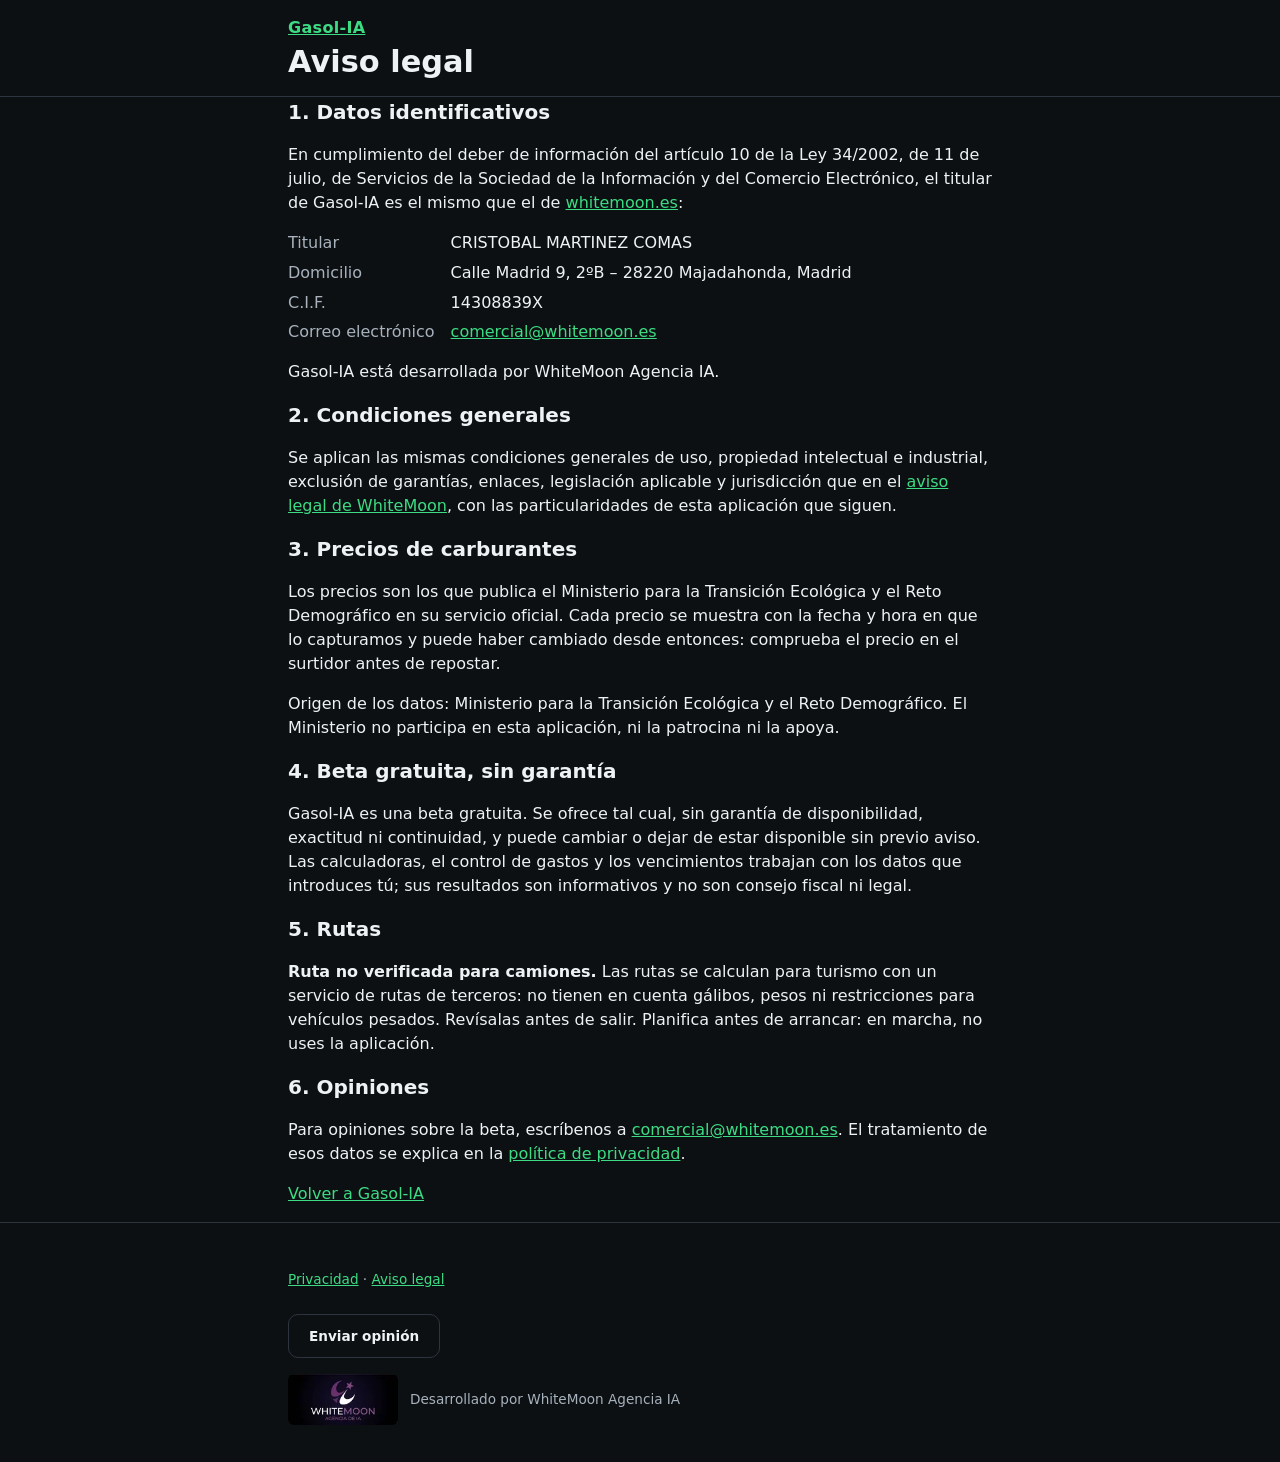
==== aviso-legal.html @ 2c90040d "feat(firma): firma de WhiteMoon, aviso legal, responsable y «Enviar opinión» Pie de todas las página" ====
<!doctype html>
<html lang="es">
<head>
  <meta charset="utf-8">
  <meta name="viewport" content="width=device-width, initial-scale=1">
  <title>Aviso legal · Gasol-IA</title>
  <meta name="description" content="Titular de Gasol-IA, condiciones de uso de la beta y origen de los datos de precios.">
  <meta name="robots" content="noindex, nofollow">
  <meta name="theme-color" content="#0d1013">
  <meta http-equiv="Content-Security-Policy" content="default-src 'self'; script-src 'self'; style-src 'self'; img-src 'self' data:; connect-src 'self'; manifest-src 'self'; worker-src 'self'; base-uri 'self'; form-action 'self'">
  <link rel="icon" href="assets/icons/favicon-48.png" type="image/png" sizes="48x48">
  <link rel="stylesheet" href="assets/app.css">
</head>
<body>
  <header class="cabecera">
    <div class="contenedor">
      <p class="marca"><a href="inicio.html">Gasol-IA</a></p>
      <h1>Aviso legal</h1>
    </div>
  </header>
  <main class="contenedor">
    <h2>1. Datos identificativos</h2>
    <p>En cumplimiento del deber de información del artículo 10 de la Ley 34/2002, de 11 de julio, de Servicios de la Sociedad de la Información y del Comercio Electrónico, el titular de Gasol-IA es el mismo que el de <a href="https://whitemoon.es" target="_blank" rel="noopener">whitemoon.es</a>:</p>
    <dl class="datos-titular">
      <dt>Titular</dt><dd>CRISTOBAL MARTINEZ COMAS</dd>
      <dt>Domicilio</dt><dd>Calle Madrid 9, 2ºB – 28220 Majadahonda, Madrid</dd>
      <dt>C.I.F.</dt><dd>14308839X</dd>
      <dt>Correo electrónico</dt><dd><a href="mailto:comercial@whitemoon.es">comercial@whitemoon.es</a></dd>
    </dl>
    <p>Gasol-IA está desarrollada por WhiteMoon Agencia IA.</p>

    <h2>2. Condiciones generales</h2>
    <p>Se aplican las mismas condiciones generales de uso, propiedad intelectual e industrial, exclusión de garantías, enlaces, legislación aplicable y jurisdicción que en el <a href="https://whitemoon.es/aviso-legal/" target="_blank" rel="noopener">aviso legal de WhiteMoon</a>, con las particularidades de esta aplicación que siguen.</p>

    <h2>3. Precios de carburantes</h2>
    <p>Los precios son los que publica el Ministerio para la Transición Ecológica y el Reto Demográfico en su servicio oficial. Cada precio se muestra con la fecha y hora en que lo capturamos y puede haber cambiado desde entonces: comprueba el precio en el surtidor antes de repostar.</p>
    <p>Origen de los datos: Ministerio para la Transición Ecológica y el Reto Demográfico. El Ministerio no participa en esta aplicación, ni la patrocina ni la apoya.</p>

    <h2>4. Beta gratuita, sin garantía</h2>
    <p>Gasol-IA es una beta gratuita. Se ofrece tal cual, sin garantía de disponibilidad, exactitud ni continuidad, y puede cambiar o dejar de estar disponible sin previo aviso. Las calculadoras, el control de gastos y los vencimientos trabajan con los datos que introduces tú; sus resultados son informativos y no son consejo fiscal ni legal.</p>

    <h2>5. Rutas</h2>
    <p><strong>Ruta no verificada para camiones.</strong> Las rutas se calculan para turismo con un servicio de rutas de terceros: no tienen en cuenta gálibos, pesos ni restricciones para vehículos pesados. Revísalas antes de salir. Planifica antes de arrancar: en marcha, no uses la aplicación.</p>

    <h2>6. Opiniones</h2>
    <p>Para opiniones sobre la beta, escríbenos a <a href="mailto:comercial@whitemoon.es?subject=Opini%C3%B3n%20Gasol-IA%20beta">comercial@whitemoon.es</a>. El tratamiento de esos datos se explica en la <a href="privacidad.html">política de privacidad</a>.</p>

    <p><a href="inicio.html">Volver a Gasol-IA</a></p>
  </main>
  <footer class="pie">
    <div class="contenedor">
      <p class="enlaces-pie"><a href="privacidad.html">Privacidad</a> · <a href="aviso-legal.html" aria-current="page">Aviso legal</a></p>
      <p><a class="boton-sec opinion" href="mailto:comercial@whitemoon.es?subject=Opini%C3%B3n%20Gasol-IA%20beta" data-opinion>Enviar opinión</a></p>
      <p class="firma"><a href="https://whitemoon.es" target="_blank" rel="noopener"><picture><source srcset="assets/img/whitemoon-logo.webp" type="image/webp"><img src="assets/img/whitemoon-logo.png" width="110" height="50" alt="WhiteMoon" loading="lazy" decoding="async"></picture><span>Desarrollado por WhiteMoon Agencia IA</span></a></p>
    </div>
  </footer>
</body>
</html>
---- assets/app.css ----
/* Gasol-IA · identidad provisional: grafito oscuro + verde para "precio a la baja". */
:root {
  color-scheme: dark;
  --bg: #0d1013;
  --surface: #161b20;
  --surface-2: #1e252c;
  --line: #2c353f;
  --text: #eef2f5;
  --muted: #a7b2bd;
  --accent: #3ddc84;
  --accent-ink: #062e17;
  --warn: #f2c14e;
  --error: #ff8a80;
  --radius: 10px;
  --z-sticky: 10;
  --z-mapa: 20;
  --z-saltar: 100;
  font-family: system-ui, -apple-system, "Segoe UI", Roboto, "Helvetica Neue", Arial, sans-serif;
  font-size: 100%;
  line-height: 1.5;
}

*, *::before, *::after { box-sizing: border-box; }
[hidden] { display: none !important; } /* «hidden» manda sobre display de las clases (enlace Cuenta, botones) */
html { -webkit-text-size-adjust: 100%; }
body { margin: 0; background: var(--bg); color: var(--text); overflow-x: hidden; }
a { color: var(--accent); }
:focus-visible { outline: 3px solid var(--accent); outline-offset: 2px; }

.contenedor { width: 100%; max-width: 46rem; margin: 0 auto; padding: 0 1rem; }

.saltar {
  position: absolute; left: 1rem; top: -4rem; z-index: var(--z-saltar);
  background: var(--accent); color: var(--accent-ink); padding: .75rem 1rem; border-radius: var(--radius);
  font-weight: 700; text-decoration: none;
}
.saltar:focus { top: 1rem; }

.cabecera { padding: 1rem 0 1rem; border-bottom: 1px solid var(--line); }
.navegacion { display: flex; flex-wrap: wrap; gap: 0 1rem; align-items: center; margin-bottom: .5rem; }
.navegacion a { display: inline-flex; align-items: center; min-height: 44px; color: var(--muted); text-decoration: none; font-weight: 600; }
.navegacion a.marca { color: var(--accent); margin: 0 auto 0 0; font-weight: 800; }
.navegacion a[aria-current="page"] { color: var(--text); text-decoration: underline; text-underline-offset: 6px; }
.marca { margin: 0 0 .25rem; font-weight: 800; letter-spacing: .02em; color: var(--accent); }
h1 { margin: 0; font-size: clamp(1.35rem, 5vw, 1.9rem); line-height: 1.2; }
.sub { margin: .5rem 0 0; color: var(--muted); }

.filtros { margin: 1.25rem 0; display: grid; gap: 1rem; }
fieldset { border: 0; margin: 0; padding: 0; min-width: 0; }
legend { font-weight: 600; margin-bottom: .5rem; }

.segmentado { display: grid; grid-template-columns: 1fr 1fr; gap: .5rem; }
.segmentado label {
  display: flex; align-items: center; justify-content: center; gap: .5rem; min-height: 48px;
  padding: .5rem; text-align: center; border: 1px solid var(--line); border-radius: var(--radius);
  background: var(--surface); cursor: pointer; font-weight: 600;
}
.segmentado input { position: absolute; opacity: 0; width: 1px; height: 1px; }
.segmentado label:has(input:checked) { background: var(--surface-2); border-color: var(--accent); color: var(--text); }
.segmentado label:has(input:focus-visible) { outline: 3px solid var(--accent); outline-offset: 2px; }

.campos { display: grid; gap: .75rem; }
@media (min-width: 34rem) { .campos { grid-template-columns: 1fr 1fr; align-items: end; } }
.campos[hidden] { display: none; }

.campo { display: grid; gap: .35rem; min-width: 0; }
.campo span { font-weight: 600; font-size: .95rem; }
select {
  width: 100%; min-height: 48px; padding: .6rem .75rem; font: inherit; color: var(--text);
  background: var(--surface); border: 1px solid var(--line); border-radius: var(--radius);
}
select:disabled { opacity: .6; }
input[type=text], input[type=email], input[type=password], input[type=date], input:not([type]) {
  width: 100%; min-height: 48px; padding: .6rem .75rem; font: inherit; color: var(--text);
  background: var(--surface); border: 1px solid var(--line); border-radius: var(--radius);
}
input::placeholder { color: var(--muted); }
.fila-campo { display: flex; gap: .5rem; }
.fila-campo input { flex: 1; min-width: 0; }
.fila-campo .boton-sec { flex: none; }
.campos-paradas { display: grid; gap: .75rem; }
.botones { display: flex; flex-wrap: wrap; gap: .5rem; align-items: center; }
.botones .boton, .botones .boton-sec { text-decoration: none; display: inline-flex; align-items: center; justify-content: center; }

.interruptor {
  display: flex; align-items: center; gap: .75rem; min-height: 48px; padding: .5rem .75rem;
  border: 1px solid var(--line); border-radius: var(--radius); background: var(--surface); cursor: pointer;
  font-weight: 600;
}
.interruptor input { width: 1.4rem; height: 1.4rem; accent-color: var(--accent); flex: none; }

.nota { margin: 0; color: var(--muted); font-size: .9rem; }

.boton, .boton-sec {
  min-height: 48px; padding: .75rem 1.25rem; font: inherit; font-weight: 700; border-radius: var(--radius);
  cursor: pointer;
}
.boton { background: var(--accent); color: var(--accent-ink); border: 0; }
.boton:disabled { opacity: .6; cursor: progress; }
.boton-sec { background: transparent; color: var(--text); border: 1px solid var(--line); }
.boton-sec[aria-pressed="true"] { border-color: var(--accent); color: var(--accent); }
.boton-peligro { min-height: 48px; padding: .75rem 1.25rem; font: inherit; font-weight: 700; border-radius: var(--radius);
  cursor: pointer; background: transparent; color: var(--error); border: 1px solid var(--error); }
.peligro { padding: 1rem; border: 1px solid var(--line); border-radius: var(--radius); }

.resultados { margin: 1.5rem 0; }
.resultados:focus { outline: none; }
.resumen { display: flex; align-items: center; justify-content: space-between; gap: 1rem; flex-wrap: wrap; min-height: 48px; }
h2 { margin: 0; font-size: 1.25rem; }
.estado { color: var(--muted); margin: .5rem 0 1rem; min-height: 4.5em; } /* reserva sitio: sin saltos (CLS) */
.estado.error { color: var(--error); }

.mapa { height: 340px; margin-bottom: 1rem; border: 1px solid var(--line); border-radius: var(--radius); z-index: var(--z-mapa); }

.lista { list-style: none; margin: 0; padding: 0; display: grid; gap: .75rem; }
.estacion {
  display: grid; grid-template-columns: minmax(0, 1fr) auto; gap: .25rem 1rem;
  padding: .9rem 1rem; background: var(--surface); border: 1px solid var(--line); border-radius: var(--radius);
}
.estacion.primera { border-color: var(--accent); }
.estacion h2, .estacion h3 { margin: 0; font-size: 1.05rem; overflow-wrap: anywhere; }
.estacion .dir { margin: 0; color: var(--muted); font-size: .92rem; overflow-wrap: anywhere; }
.precio { grid-column: 2; grid-row: 1 / span 2; text-align: right; }
.precio strong { display: block; font-size: 1.6rem; font-variant-numeric: tabular-nums; line-height: 1.1; }
.precio .unidad { color: var(--muted); font-size: .85rem; }
.estacion .primera-etiqueta {
  display: inline-block; padding: .1rem .55rem; border-radius: 999px;
  background: var(--accent); color: var(--accent-ink); font-size: .8rem; font-weight: 700;
}
.meta { grid-column: 1 / -1; display: flex; flex-wrap: wrap; gap: .4rem .75rem; align-items: center; font-size: .88rem; color: var(--muted); }
.chip { padding: .1rem .55rem; border-radius: 999px; border: 1px solid var(--line); color: var(--text); }
.chip.si { border-color: var(--accent); color: var(--accent); }
.chip.duda { border-color: var(--warn); color: var(--warn); }
.captura { grid-column: 1 / -1; margin: 0; font-size: .82rem; color: var(--muted); }
.estacion a { font-size: .9rem; min-height: 44px; display: inline-flex; align-items: center; }

.avisos { margin: 2rem 0; padding: 1rem; background: var(--surface); border: 1px solid var(--line); border-radius: var(--radius); color: var(--muted); font-size: .92rem; }
.avisos p { margin: .25rem 0; }
.avisos strong { color: var(--text); }

.pie { border-top: 1px solid var(--line); padding: 1.25rem 0 2rem; color: var(--muted); font-size: .85rem; }
.pie a { display: inline-block; min-height: 44px; line-height: 44px; }

/* Ruta y cuenta */
.tarjeta-info { padding: .9rem 1rem; background: var(--surface); border: 1px solid var(--line); border-radius: var(--radius); }
.tarjeta-info.aviso { border-color: var(--warn); }
.lista-simple { list-style: none; padding: 0; margin: 0 0 1rem; display: grid; gap: .5rem; }
.lista-simple li { padding: .75rem 1rem; background: var(--surface); border: 1px solid var(--line); border-radius: var(--radius); overflow-wrap: anywhere; }
.ruta-guardada .botones { margin-top: .5rem; }
.estacion.baja { background: #10241a; border-color: var(--accent); }
.estacion.sube { border-color: #5c3a37; }
.tendencia { grid-column: 1 / -1; margin: 0; font-weight: 700; }
.tendencia.baja { color: var(--accent); }
.tendencia.sube { color: var(--error); }
.estacion > .boton-sec { grid-column: 1 / -1; justify-self: start; }
.tabla-calculo { width: 100%; border-collapse: collapse; margin: 1rem 0 .5rem; font-variant-numeric: tabular-nums; font-size: .92rem; }
.tabla-calculo caption { text-align: left; color: var(--muted); padding-bottom: .5rem; }
.tabla-calculo th, .tabla-calculo td { padding: .45rem .4rem; border-bottom: 1px solid var(--line); text-align: right; overflow-wrap: anywhere; }
.tabla-calculo th[scope="row"], .tabla-calculo thead th:first-child { text-align: left; }
#resultado:focus { outline: none; }
#resultado h2 { margin-top: 1.5rem; }

/* Páginas estáticas */
.estacion.simple { display: block; }
.estacion.simple > * + * { margin-top: .5rem; }
.precios-lista { list-style: none; margin: 0; padding: 0; display: flex; flex-wrap: wrap; gap: .5rem; }
.precios-lista li { padding: .3rem .6rem; border: 1px solid var(--line); border-radius: var(--radius); background: var(--surface-2); white-space: nowrap; }
.precios-lista strong { font-variant-numeric: tabular-nums; }
.tabla-wrap { overflow-x: auto; }
.migas { margin: 1rem 0 0; font-size: .9rem; color: var(--muted); }
.migas a { display: inline-block; min-height: 44px; line-height: 44px; }
.lista-enlaces { list-style: none; padding: 0; display: grid; gap: .25rem; grid-template-columns: repeat(auto-fill, minmax(12rem, 1fr)); }
.lista-enlaces a { display: block; min-height: 44px; padding: .6rem .5rem; overflow-wrap: anywhere; }

@media (prefers-reduced-motion: reduce) {
  *, *::before, *::after { animation: none !important; transition: none !important; scroll-behavior: auto !important; }
}

/* Sugerencias de municipio (planificador de ruta) */
.sugerencias { position: absolute; z-index: var(--z-mapa); margin: 0; padding: .25rem; list-style: none; max-height: 16rem; overflow-y: auto; background: var(--surface-2); border: 1px solid var(--line); border-radius: var(--radius); box-shadow: 0 8px 24px rgba(0,0,0,.5); }
.sugerencias[hidden] { display: none; }
.sugerencias li { min-height: 44px; display: flex; align-items: center; padding: 0 .75rem; border-radius: 6px; cursor: pointer; }
.sugerencias li[aria-selected="true"], .sugerencias li:hover { background: var(--accent); color: var(--accent-ink); }
.sugerencias li.vacio { color: var(--muted); cursor: default; }
.sugerencias li.vacio:hover { background: none; color: var(--muted); }

/* Calculadoras */
.indice { display: flex; flex-wrap: wrap; gap: .25rem .5rem; margin: 1.25rem 0 0; }
.indice a { display: inline-flex; align-items: center; min-height: 44px; padding: 0 .75rem; border: 1px solid var(--line); border-radius: 999px; color: var(--text); text-decoration: none; font-size: .92rem; }
.calc { margin: 1.5rem 0; padding: 1rem; background: var(--surface); border: 1px solid var(--line); border-radius: var(--radius); scroll-margin-top: 1rem; }
.calc > h2 { margin-bottom: .5rem; }
.calc .filtros { margin: 1rem 0 0; }
.calc input[type=text], .calc select, .calc .segmentado label { background: var(--bg); }
.tuyo { display: inline-block; margin-left: .25rem; padding: 0 .45rem; border: 1px solid var(--line); border-radius: 999px; color: var(--muted); font-size: .75rem; font-style: normal; font-weight: 600; vertical-align: middle; }
.sugerencia { display: flex; flex-wrap: wrap; gap: .5rem 1rem; align-items: center; }
.sugerencia[hidden] { display: none; }
.resultado-calc:not(:empty) { margin-top: 1rem; padding-top: 1rem; border-top: 1px solid var(--line); }
.resultado-calc p { margin: .25rem 0; }
.resultado-calc .error { color: var(--error); }
.veredicto { font-size: 1.2rem; font-weight: 800; font-variant-numeric: tabular-nums; }
.veredicto.si { color: var(--accent); }
.cifra { font-size: 1.3rem; font-variant-numeric: tabular-nums; }
.cifras { display: grid; grid-template-columns: minmax(0, 1fr) auto; gap: .35rem 1rem; margin: .5rem 0; font-variant-numeric: tabular-nums; }
.cifras dt { color: var(--muted); overflow-wrap: anywhere; }
.cifras dd { margin: 0; text-align: right; font-weight: 700; }

/* Favoritas */
.estrella {
  min-height: 44px; min-width: 44px; padding: .5rem .9rem; font: inherit; font-weight: 700; cursor: pointer;
  background: transparent; color: var(--text); border: 1px solid var(--line); border-radius: var(--radius);
}
.estrella[aria-pressed="true"] { border-color: var(--warn); color: var(--warn); }
.estacion > .estrella, .estacion > .botones { grid-column: 1 / -1; justify-self: start; }
.campo-corto { min-width: 10rem; }
#atribucion { margin-top: .75rem; }
.peligro { margin: 1.5rem 0; }
.peligro h2 { margin-bottom: .5rem; }
.peligro .botones { margin-top: .75rem; }

/* Inicio */
.tarjetas { list-style: none; margin: 1.5rem 0; padding: 0; display: grid; gap: .75rem; }
.tarjeta {
  display: grid; gap: .35rem; height: 100%; min-height: 44px; padding: 1.1rem 1rem; text-decoration: none; color: var(--text);
  background: var(--surface); border: 1px solid var(--line); border-radius: var(--radius);
}
.tarjeta:hover { border-color: var(--accent); }
.tarjeta-icono { font-size: 1.6rem; line-height: 1; color: var(--accent); }
.tarjeta-titulo { font-size: 1.15rem; font-weight: 800; color: var(--accent); }
.tarjeta-texto { color: var(--muted); }
.acceso-comparador { margin: 0 0 2rem; }
.acceso-comparador .boton-sec { display: inline-flex; align-items: center; text-decoration: none; }
@media (prefers-reduced-motion: no-preference) { .tarjeta { transition: border-color .15s ease; } }

/* Ficha de estación (plegable) */
.estacion.ficha { display: block; padding: 0; }
.ficha summary {
  display: grid; grid-template-columns: minmax(0, 1fr) auto; gap: .25rem 1rem; align-items: start;
  padding: .9rem 1rem; cursor: pointer; list-style: none; border-radius: var(--radius);
}
.ficha summary::-webkit-details-marker { display: none; }
.ficha summary:focus-visible { outline: 3px solid var(--accent); outline-offset: 2px; }
.ficha summary h3 { grid-column: 1; }
.ficha-linea { grid-column: 1; color: var(--muted); font-size: .88rem; overflow-wrap: anywhere; }
.ficha summary .meta { grid-column: 1 / -1; }
.precio.sin { max-width: 9rem; }
.ficha-abrir { grid-column: 1 / -1; display: flex; align-items: center; min-height: 32px; color: var(--accent); font-weight: 700; font-size: .9rem; }
.ficha-abrir::before { content: "▸"; margin-right: .4rem; }
.ficha details[open] .ficha-abrir::before { content: "▾"; }
.ficha-detalle { display: grid; gap: .6rem; padding: .75rem 1rem 1rem; border-top: 1px solid var(--line); }
.ficha-detalle p { margin: 0; }
.ficha-horario { color: var(--muted); font-size: .92rem; }
.tabla-ficha { margin: 0; }
.tabla-ficha tr.elegido { background: #10241a; }
.tabla-ficha tr.elegido th, .tabla-ficha tr.elegido td { color: var(--text); font-weight: 700; }
.tabla-ficha th .chip { font-size: .75rem; white-space: nowrap; }
.ficha .tendencia { font-size: .88rem; }
.tabla-ficha th, .tabla-ficha td { overflow-wrap: normal; }
.tabla-ficha td { white-space: nowrap; }
.tabla-ficha th[scope="row"] .chip { display: inline-block; margin: .2rem 0 0; }

/* Control de gastos */
input[aria-invalid="true"], select[aria-invalid="true"] { border-color: var(--error); }
.nota.error { color: var(--error); }
.resultados h3 { margin: 1.25rem 0 .25rem; font-size: 1.05rem; }
.tabla-wrap .tabla-calculo th, .tabla-wrap .tabla-calculo td { overflow-wrap: normal; }
.tabla-wrap .tabla-calculo td { white-space: nowrap; }
.celda-linea { display: block; }
@media (min-width: 40rem) { .tarjetas { grid-template-columns: repeat(2, 1fr); } }

/* Vencimientos */
.etiqueta-estado { display: inline-block; margin: 0 .5rem .25rem 0; padding: .1rem .6rem; border-radius: 999px; border: 1px solid var(--line); font-size: .85rem; font-weight: 700; }
.etiqueta-estado.vencido { background: var(--error); border-color: var(--error); color: #2b0906; }
.etiqueta-estado.hoy, .etiqueta-estado.proximo { border-color: var(--warn); color: var(--warn); }
.etiqueta-estado.al_dia { color: var(--muted); }
.vencimientos li.vencido { border-color: var(--error); }
.vencimientos li.hoy, .vencimientos li.proximo { border-color: var(--warn); }
.avisos-venc { margin: 1.5rem 0 0; }
.avisos-venc h2 { font-size: 1.1rem; margin-bottom: .5rem; }
.avisos-venc ul { margin: 0 0 .5rem; padding-left: 1.1rem; }
.avisos-venc li.vencido strong { color: var(--error); }
.avisos-venc li.hoy strong, .avisos-venc li.proximo strong { color: var(--warn); }
.avisos-venc a { display: inline-block; min-height: 44px; line-height: 44px; }

/* Pie: aviso legal, opinión y firma de WhiteMoon */
.pie .opinion { display: inline-flex; align-items: center; line-height: 1.2; text-decoration: none; }
.firma { margin: 1rem 0 0; }
.firma a { display: inline-flex; align-items: center; gap: .75rem; min-height: 44px; line-height: 1.3; color: var(--muted); text-decoration: none; }
.firma a:hover span { text-decoration: underline; }
.firma img { display: block; width: 110px; height: auto; border-radius: 6px; }
.beta { margin: 0 0 1.25rem; color: var(--muted); }
.beta a { display: inline-block; min-height: 44px; line-height: 44px; }
.datos-titular { display: grid; grid-template-columns: max-content minmax(0, 1fr); gap: .35rem 1rem; margin: .5rem 0 1rem; }
.datos-titular dt { color: var(--muted); }
.datos-titular dd { margin: 0; overflow-wrap: anywhere; }
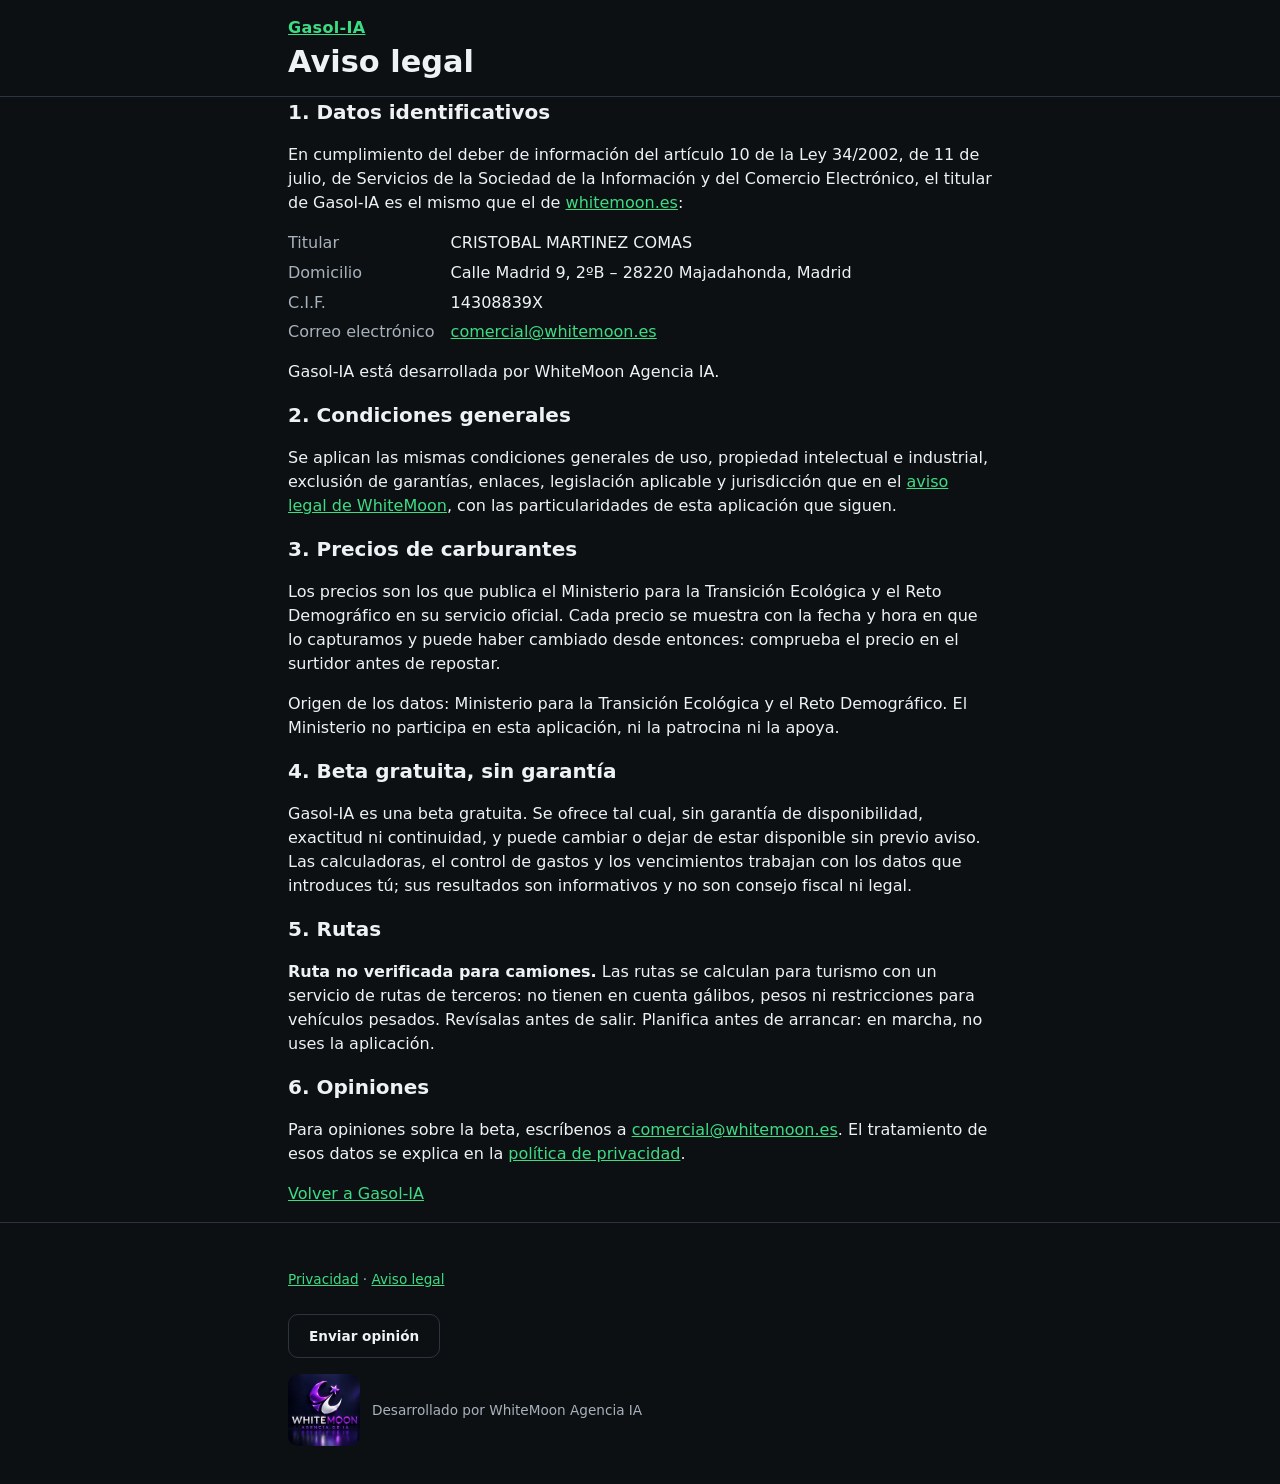
==== commit 78be4ba1: "fix(firma): logo 3D de WhiteMoon en el pie de todas las páginas Logo nuevo (original 1254×1254) serv" ====
--- a/aviso-legal.html
+++ b/aviso-legal.html
@@ -51,7 +51,7 @@
     <div class="contenedor">
       <p class="enlaces-pie"><a href="privacidad.html">Privacidad</a> · <a href="aviso-legal.html" aria-current="page">Aviso legal</a></p>
       <p><a class="boton-sec opinion" href="mailto:comercial@whitemoon.es?subject=Opini%C3%B3n%20Gasol-IA%20beta" data-opinion>Enviar opinión</a></p>
-      <p class="firma"><a href="https://whitemoon.es" target="_blank" rel="noopener"><picture><source srcset="assets/img/whitemoon-logo.webp" type="image/webp"><img src="assets/img/whitemoon-logo.png" width="110" height="50" alt="WhiteMoon" loading="lazy" decoding="async"></picture><span>Desarrollado por WhiteMoon Agencia IA</span></a></p>
+      <p class="firma"><a href="https://whitemoon.es" target="_blank" rel="noopener"><picture><source srcset="assets/img/whitemoon-logo-3d.webp" type="image/webp"><img src="assets/img/whitemoon-logo-3d.png" width="72" height="72" alt="WhiteMoon" loading="lazy" decoding="async"></picture><span>Desarrollado por WhiteMoon Agencia IA</span></a></p>
     </div>
   </footer>
 </body>
--- a/assets/app.css
+++ b/assets/app.css
@@ -286,7 +286,7 @@
 .firma { margin: 1rem 0 0; }
 .firma a { display: inline-flex; align-items: center; gap: .75rem; min-height: 44px; line-height: 1.3; color: var(--muted); text-decoration: none; }
 .firma a:hover span { text-decoration: underline; }
-.firma img { display: block; width: 110px; height: auto; border-radius: 6px; }
+.firma img { display: block; width: 72px; height: 72px; border-radius: 10px; flex: none; }
 .beta { margin: 0 0 1.25rem; color: var(--muted); }
 .beta a { display: inline-block; min-height: 44px; line-height: 44px; }
 .datos-titular { display: grid; grid-template-columns: max-content minmax(0, 1fr); gap: .35rem 1rem; margin: .5rem 0 1rem; }
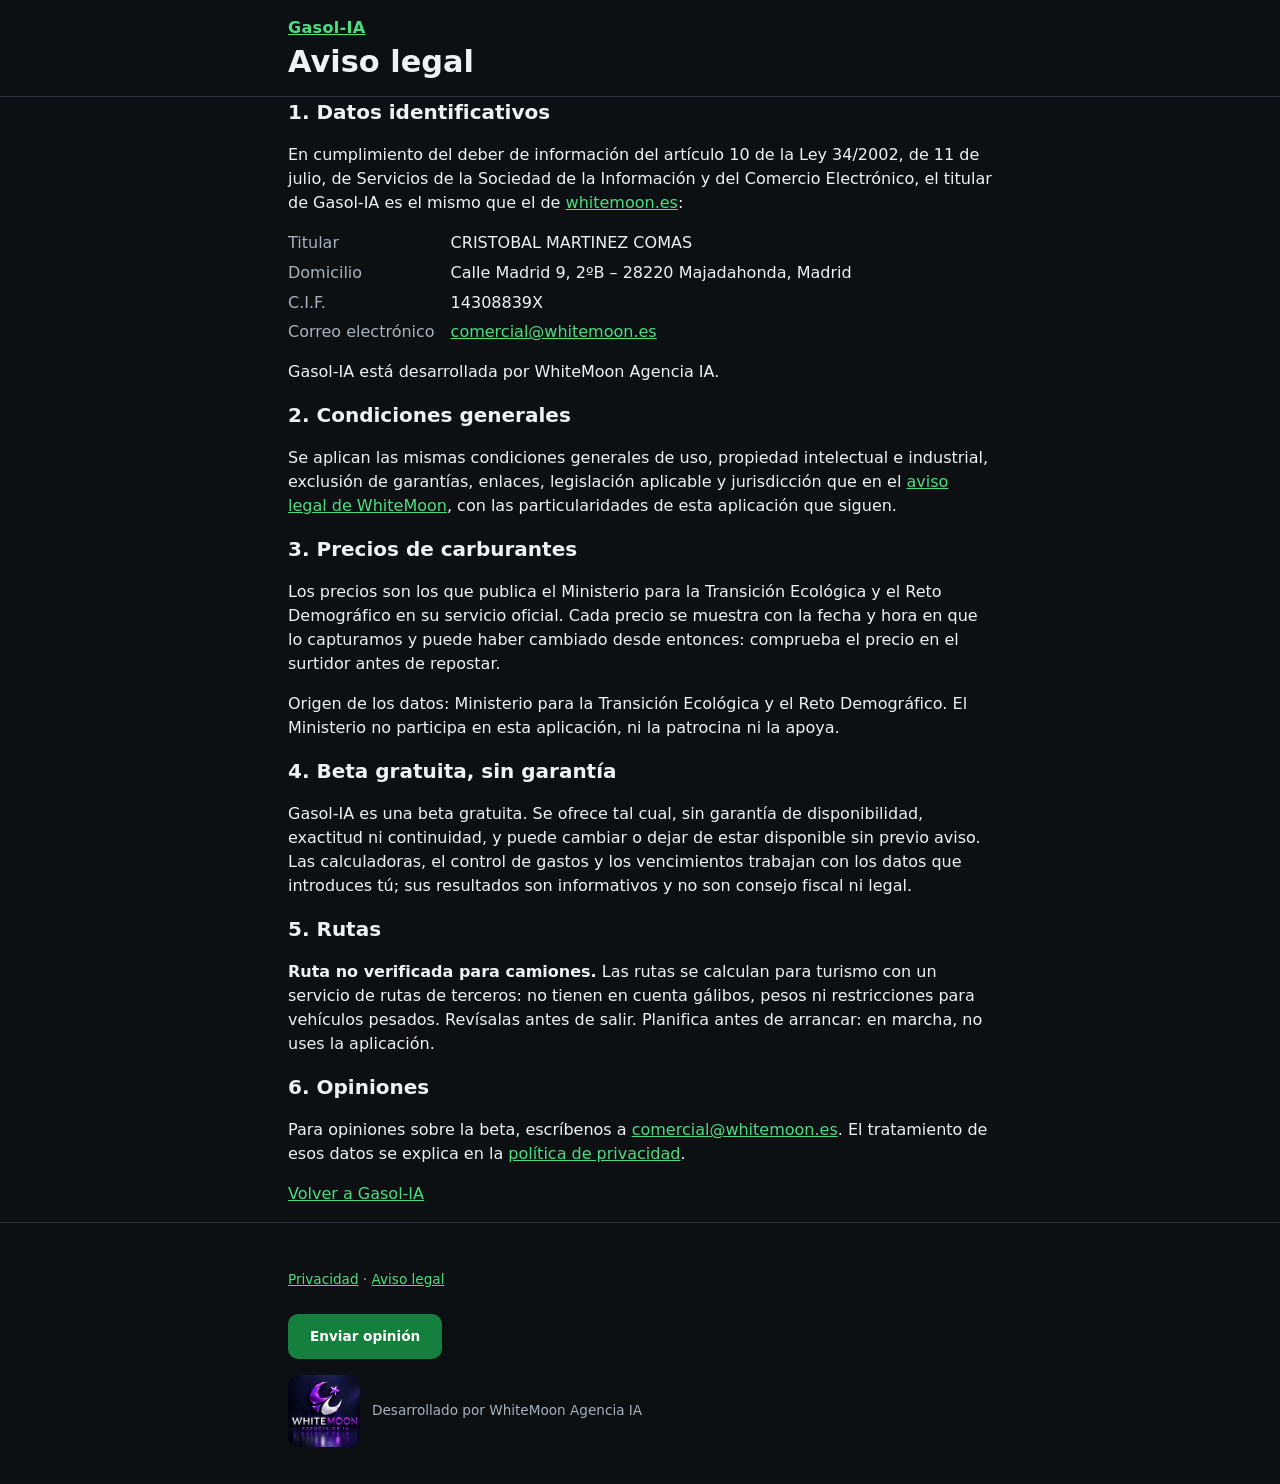
==== commit 48a20cc7: "feat(nav): menú tipo app en móvil con barra inferior y panel «Más» Por debajo de 900 px, barra fija " ====
--- a/aviso-legal.html
+++ b/aviso-legal.html
@@ -6,10 +6,12 @@
   <title>Aviso legal · Gasol-IA</title>
   <meta name="description" content="Titular de Gasol-IA, condiciones de uso de la beta y origen de los datos de precios.">
   <meta name="robots" content="noindex, nofollow">
+  <meta name="referrer" content="strict-origin-when-cross-origin">
   <meta name="theme-color" content="#0d1013">
   <meta http-equiv="Content-Security-Policy" content="default-src 'self'; script-src 'self'; style-src 'self'; img-src 'self' data:; connect-src 'self'; manifest-src 'self'; worker-src 'self'; base-uri 'self'; form-action 'self'">
   <link rel="icon" href="assets/icons/favicon-48.png" type="image/png" sizes="48x48">
   <link rel="stylesheet" href="assets/app.css">
+  <script type="module" src="assets/nav.js"></script>
 </head>
 <body>
   <header class="cabecera">
--- a/assets/app.css
+++ b/assets/app.css
@@ -7,10 +7,26 @@
   --line: #2c353f;
   --text: #eef2f5;
   --muted: #a7b2bd;
-  --accent: #3ddc84;
+  --accent: #4ade80; /* «precio a la baja» y textos de acento: misma gama que el verde de acción */
   --accent-ink: #062e17;
   --warn: #f2c14e;
   --error: #ff8a80;
+  /* Botones y enlaces de acción: texto blanco sobre verde (5,02:1 / 7,13:1 / 9,11:1). */
+  --accion: #15803d;
+  --accion-hover: #166534;
+  --accion-activo: #14532d;
+  --accion-texto: #ffffff;
+  /* Acciones destructivas: rojo con texto blanco (5,62:1 / 6,47:1 / 8,31:1). */
+  --peligro: #c62828;
+  --peligro-hover: #b91c1c;
+  --peligro-activo: #991b1b;
+  --foco: #ffffff;
+  --accion-suave: #12301f; /* fondo del cuadro de icono de las tarjetas */
+  /* Tarjetas: las comparten .tarjeta, .calc, .estacion, las listas y los avisos. */
+  --tarjeta-fondo: var(--surface);
+  --tarjeta-borde: var(--line);
+  --tarjeta-radio: var(--radius);
+  --tarjeta-pad: 1rem;
   --radius: 10px;
   --z-sticky: 10;
   --z-mapa: 20;
@@ -23,9 +39,22 @@
 *, *::before, *::after { box-sizing: border-box; }
 [hidden] { display: none !important; } /* «hidden» manda sobre display de las clases (enlace Cuenta, botones) */
 html { -webkit-text-size-adjust: 100%; }
-body { margin: 0; background: var(--bg); color: var(--text); overflow-x: hidden; }
+/* «Shell»: cabecera arriba, <main> ocupa lo que sobra y el pie queda abajo aunque la página sea corta. */
+body {
+  display: flex; flex-direction: column; min-height: 100vh; min-height: 100svh;
+  margin: 0; background: var(--bg); color: var(--text); overflow-x: hidden;
+}
+body > main { flex: 1 0 auto; }
+body > header, body > footer { flex: none; }
+
+/* Iconos SVG del sprite assets/iconos.svg: trazo uniforme y color del texto. */
+.icono {
+  display: inline-block; flex: none; width: 1.25em; height: 1.25em; vertical-align: -.25em;
+  fill: none; stroke: currentColor; stroke-width: 2; stroke-linecap: round; stroke-linejoin: round;
+}
+.icono.girado { transform: rotate(180deg); }
 a { color: var(--accent); }
-:focus-visible { outline: 3px solid var(--accent); outline-offset: 2px; }
+:focus-visible { outline: 3px solid var(--foco); outline-offset: 2px; }
 
 .contenedor { width: 100%; max-width: 46rem; margin: 0 auto; padding: 0 1rem; }
 
@@ -37,10 +66,36 @@
 .saltar:focus { top: 1rem; }
 
 .cabecera { padding: 1rem 0 1rem; border-bottom: 1px solid var(--line); }
-.navegacion { display: flex; flex-wrap: wrap; gap: 0 1rem; align-items: center; margin-bottom: .5rem; }
-.navegacion a { display: inline-flex; align-items: center; min-height: 44px; color: var(--muted); text-decoration: none; font-weight: 600; }
-.navegacion a.marca { color: var(--accent); margin: 0 auto 0 0; font-weight: 800; }
-.navegacion a[aria-current="page"] { color: var(--text); text-decoration: underline; text-underline-offset: 6px; }
+.cabecera .contenedor { min-width: 0; }
+/* Una fila de píldoras que se desplaza dentro de la barra (nunca la página). El hueco vertical
+   deja ver el anillo de foco; el degradado (clases de nav.js) avisa de que hay más. */
+.navegacion {
+  position: relative; display: flex; flex-wrap: nowrap; gap: .5rem; align-items: center;
+  margin: 0 -1rem .75rem; padding: .4rem 1rem; overflow-x: auto; overscroll-behavior-x: contain;
+  scrollbar-width: none;
+}
+.navegacion::-webkit-scrollbar { display: none; }
+.navegacion.mas-der { -webkit-mask-image: linear-gradient(to right, #000 calc(100% - 3rem), transparent); mask-image: linear-gradient(to right, #000 calc(100% - 3rem), transparent); }
+.navegacion.mas-izq { -webkit-mask-image: linear-gradient(to left, #000 calc(100% - 3rem), transparent); mask-image: linear-gradient(to left, #000 calc(100% - 3rem), transparent); }
+.navegacion.mas-izq.mas-der {
+  -webkit-mask-image: linear-gradient(to right, transparent, #000 3rem, #000 calc(100% - 3rem), transparent);
+  mask-image: linear-gradient(to right, transparent, #000 3rem, #000 calc(100% - 3rem), transparent);
+}
+.navegacion a { flex: none; white-space: nowrap;
+
+  display: inline-flex; align-items: center; justify-content: center; min-height: 44px; min-width: 44px; padding: 0 .9rem;
+  border: 2px solid transparent; border-radius: 999px; background: var(--accion); color: var(--accion-texto);
+  text-decoration: none; font-weight: 700; font-size: .95rem;
+}
+.navegacion a:hover { background: var(--accion-hover); }
+.navegacion a:active { background: var(--accion-activo); }
+.navegacion a.marca { padding: 0 .5rem 0 0; background: none; color: var(--accent); font-weight: 800; font-size: 1rem; }
+/* Página actual: verde más oscuro, borde blanco y subrayado (no solo color). */
+.navegacion a[aria-current="page"]:not(.marca) {
+  background: var(--accion-activo); border-color: var(--foco);
+  text-decoration: underline; text-decoration-thickness: 2px; text-underline-offset: 4px;
+}
+.navegacion a.marca[aria-current="page"] { text-decoration: underline; text-underline-offset: 6px; }
 .marca { margin: 0 0 .25rem; font-weight: 800; letter-spacing: .02em; color: var(--accent); }
 h1 { margin: 0; font-size: clamp(1.35rem, 5vw, 1.9rem); line-height: 1.2; }
 .sub { margin: .5rem 0 0; color: var(--muted); }
@@ -56,8 +111,12 @@
   background: var(--surface); cursor: pointer; font-weight: 600;
 }
 .segmentado input { position: absolute; opacity: 0; width: 1px; height: 1px; }
-.segmentado label:has(input:checked) { background: var(--surface-2); border-color: var(--accent); color: var(--text); }
-.segmentado label:has(input:focus-visible) { outline: 3px solid var(--accent); outline-offset: 2px; }
+.segmentado label { border-width: 2px; }
+/* Elegida: verde con texto blanco, borde blanco y marca de check (no solo color). Las demás, neutras. */
+.segmentado label:has(input:checked) { background: var(--accion); border-color: var(--foco); color: var(--accion-texto); }
+.segmentado .icono-check { display: none; }
+.segmentado label:has(input:checked) .icono-check { display: inline-block; stroke-width: 3; }
+.segmentado label:has(input:focus-visible) { outline: 3px solid var(--foco); outline-offset: 2px; }
 
 .campos { display: grid; gap: .75rem; }
 @media (min-width: 34rem) { .campos { grid-template-columns: 1fr 1fr; align-items: end; } }
@@ -79,7 +138,7 @@
 .fila-campo input { flex: 1; min-width: 0; }
 .fila-campo .boton-sec { flex: none; }
 .campos-paradas { display: grid; gap: .75rem; }
-.botones { display: flex; flex-wrap: wrap; gap: .5rem; align-items: center; }
+.botones { display: flex; flex-wrap: wrap; gap: .75rem; align-items: center; }
 .botones .boton, .botones .boton-sec { text-decoration: none; display: inline-flex; align-items: center; justify-content: center; }
 
 .interruptor {
@@ -91,17 +150,21 @@
 
 .nota { margin: 0; color: var(--muted); font-size: .9rem; }
 
-.boton, .boton-sec {
-  min-height: 48px; padding: .75rem 1.25rem; font: inherit; font-weight: 700; border-radius: var(--radius);
-  cursor: pointer;
-}
-.boton { background: var(--accent); color: var(--accent-ink); border: 0; }
-.boton:disabled { opacity: .6; cursor: progress; }
-.boton-sec { background: transparent; color: var(--text); border: 1px solid var(--line); }
-.boton-sec[aria-pressed="true"] { border-color: var(--accent); color: var(--accent); }
-.boton-peligro { min-height: 48px; padding: .75rem 1.25rem; font: inherit; font-weight: 700; border-radius: var(--radius);
-  cursor: pointer; background: transparent; color: var(--error); border: 1px solid var(--error); }
-.peligro { padding: 1rem; border: 1px solid var(--line); border-radius: var(--radius); }
+.boton, .boton-sec, .boton-peligro {
+  display: inline-flex; align-items: center; justify-content: center; gap: .5rem; min-height: 48px; min-width: 44px;
+  padding: .75rem 1.25rem; font: inherit; font-weight: 700; line-height: 1.2; text-align: center; text-decoration: none;
+  border: 2px solid transparent; border-radius: var(--radius); cursor: pointer;
+}
+.boton, .boton-sec { background: var(--accion); color: var(--accion-texto); }
+.boton:hover, .boton-sec:hover { background: var(--accion-hover); }
+.boton:active, .boton-sec:active { background: var(--accion-activo); }
+.boton:disabled, .boton-sec:disabled { opacity: .6; cursor: progress; }
+/* Conmutadores pulsados: verde oscuro y borde blanco. */
+.boton-sec[aria-pressed="true"] { background: var(--accion-activo); border-color: var(--foco); }
+.boton-peligro { background: var(--peligro); color: var(--accion-texto); }
+.boton-peligro:hover { background: var(--peligro-hover); }
+.boton-peligro:active { background: var(--peligro-activo); }
+.peligro { padding: var(--tarjeta-pad); border: 1px solid var(--tarjeta-borde); border-radius: var(--tarjeta-radio); }
 
 .resultados { margin: 1.5rem 0; }
 .resultados:focus { outline: none; }
@@ -115,7 +178,7 @@
 .lista { list-style: none; margin: 0; padding: 0; display: grid; gap: .75rem; }
 .estacion {
   display: grid; grid-template-columns: minmax(0, 1fr) auto; gap: .25rem 1rem;
-  padding: .9rem 1rem; background: var(--surface); border: 1px solid var(--line); border-radius: var(--radius);
+  padding: .9rem var(--tarjeta-pad); background: var(--tarjeta-fondo); border: 1px solid var(--tarjeta-borde); border-radius: var(--tarjeta-radio);
 }
 .estacion.primera { border-color: var(--accent); }
 .estacion h2, .estacion h3 { margin: 0; font-size: 1.05rem; overflow-wrap: anywhere; }
@@ -134,7 +197,7 @@
 .captura { grid-column: 1 / -1; margin: 0; font-size: .82rem; color: var(--muted); }
 .estacion a { font-size: .9rem; min-height: 44px; display: inline-flex; align-items: center; }
 
-.avisos { margin: 2rem 0; padding: 1rem; background: var(--surface); border: 1px solid var(--line); border-radius: var(--radius); color: var(--muted); font-size: .92rem; }
+.avisos { margin: 2rem 0; padding: var(--tarjeta-pad); background: var(--tarjeta-fondo); border: 1px solid var(--tarjeta-borde); border-radius: var(--tarjeta-radio); color: var(--muted); font-size: .92rem; }
 .avisos p { margin: .25rem 0; }
 .avisos strong { color: var(--text); }
 
@@ -142,14 +205,14 @@
 .pie a { display: inline-block; min-height: 44px; line-height: 44px; }
 
 /* Ruta y cuenta */
-.tarjeta-info { padding: .9rem 1rem; background: var(--surface); border: 1px solid var(--line); border-radius: var(--radius); }
+.tarjeta-info { padding: .9rem var(--tarjeta-pad); background: var(--tarjeta-fondo); border: 1px solid var(--tarjeta-borde); border-radius: var(--tarjeta-radio); }
 .tarjeta-info.aviso { border-color: var(--warn); }
 .lista-simple { list-style: none; padding: 0; margin: 0 0 1rem; display: grid; gap: .5rem; }
-.lista-simple li { padding: .75rem 1rem; background: var(--surface); border: 1px solid var(--line); border-radius: var(--radius); overflow-wrap: anywhere; }
+.lista-simple li { padding: .75rem var(--tarjeta-pad); background: var(--tarjeta-fondo); border: 1px solid var(--tarjeta-borde); border-radius: var(--tarjeta-radio); overflow-wrap: anywhere; }
 .ruta-guardada .botones { margin-top: .5rem; }
 .estacion.baja { background: #10241a; border-color: var(--accent); }
 .estacion.sube { border-color: #5c3a37; }
-.tendencia { grid-column: 1 / -1; margin: 0; font-weight: 700; }
+.tendencia { grid-column: 1 / -1; display: flex; align-items: center; gap: .35rem; margin: 0; font-weight: 700; }
 .tendencia.baja { color: var(--accent); }
 .tendencia.sube { color: var(--error); }
 .estacion > .boton-sec { grid-column: 1 / -1; justify-self: start; }
@@ -185,9 +248,11 @@
 .sugerencias li.vacio:hover { background: none; color: var(--muted); }
 
 /* Calculadoras */
-.indice { display: flex; flex-wrap: wrap; gap: .25rem .5rem; margin: 1.25rem 0 0; }
-.indice a { display: inline-flex; align-items: center; min-height: 44px; padding: 0 .75rem; border: 1px solid var(--line); border-radius: 999px; color: var(--text); text-decoration: none; font-size: .92rem; }
-.calc { margin: 1.5rem 0; padding: 1rem; background: var(--surface); border: 1px solid var(--line); border-radius: var(--radius); scroll-margin-top: 1rem; }
+.indice { display: flex; flex-wrap: wrap; gap: .5rem; margin: 1.25rem 0 0; }
+.indice a { display: inline-flex; align-items: center; min-height: 44px; padding: 0 .9rem; border: 2px solid transparent; border-radius: 999px; background: var(--accion); color: var(--accion-texto); text-decoration: none; font-size: .92rem; font-weight: 700; }
+.indice a:hover { background: var(--accion-hover); }
+.indice a:active { background: var(--accion-activo); }
+.calc { margin: 1.5rem 0; padding: var(--tarjeta-pad); background: var(--tarjeta-fondo); border: 1px solid var(--tarjeta-borde); border-radius: var(--tarjeta-radio); scroll-margin-top: 1rem; }
 .calc > h2 { margin-bottom: .5rem; }
 .calc .filtros { margin: 1rem 0 0; }
 .calc input[type=text], .calc select, .calc .segmentado label { background: var(--bg); }
@@ -206,10 +271,13 @@
 
 /* Favoritas */
 .estrella {
+  display: inline-flex; align-items: center; gap: .4rem;
   min-height: 44px; min-width: 44px; padding: .5rem .9rem; font: inherit; font-weight: 700; cursor: pointer;
-  background: transparent; color: var(--text); border: 1px solid var(--line); border-radius: var(--radius);
-}
-.estrella[aria-pressed="true"] { border-color: var(--warn); color: var(--warn); }
+  background: var(--accion); color: var(--accion-texto); border: 2px solid transparent; border-radius: var(--radius);
+}
+.estrella:hover { background: var(--accion-hover); }
+.estrella:active { background: var(--accion-activo); }
+.estrella[aria-pressed="true"] { background: var(--accion-activo); border-color: var(--warn); }
 .estacion > .estrella, .estacion > .botones { grid-column: 1 / -1; justify-self: start; }
 .campo-corto { min-width: 10rem; }
 #atribucion { margin-top: .75rem; }
@@ -217,19 +285,30 @@
 .peligro h2 { margin-bottom: .5rem; }
 .peligro .botones { margin-top: .75rem; }
 
-/* Inicio */
-.tarjetas { list-style: none; margin: 1.5rem 0; padding: 0; display: grid; gap: .75rem; }
+/* Tarjetas de enlace (inicio): un solo enlace por tarjeta, icono en cuadro, título, texto y chevron. */
+.tarjetas { list-style: none; margin: 1.5rem 0; padding: 0; display: grid; grid-template-columns: minmax(0, 1fr); gap: 16px; }
+.tarjetas > li { display: flex; min-width: 0; }
+.tarjetas-ancho { grid-column: 1 / -1; }
+@media (min-width: 37.5rem) { .tarjetas { grid-template-columns: repeat(2, minmax(0, 1fr)); } }
 .tarjeta {
-  display: grid; gap: .35rem; height: 100%; min-height: 44px; padding: 1.1rem 1rem; text-decoration: none; color: var(--text);
-  background: var(--surface); border: 1px solid var(--line); border-radius: var(--radius);
-}
-.tarjeta:hover { border-color: var(--accent); }
-.tarjeta-icono { font-size: 1.6rem; line-height: 1; color: var(--accent); }
-.tarjeta-titulo { font-size: 1.15rem; font-weight: 800; color: var(--accent); }
-.tarjeta-texto { color: var(--muted); }
-.acceso-comparador { margin: 0 0 2rem; }
-.acceso-comparador .boton-sec { display: inline-flex; align-items: center; text-decoration: none; }
-@media (prefers-reduced-motion: no-preference) { .tarjeta { transition: border-color .15s ease; } }
+  display: grid; grid-template-columns: auto minmax(0, 1fr) auto; align-items: center; gap: 1rem; width: 100%; min-height: 44px;
+  padding: var(--tarjeta-pad); color: var(--text); text-decoration: none;
+  background: var(--tarjeta-fondo); border: 1px solid var(--tarjeta-borde); border-radius: var(--tarjeta-radio);
+}
+.tarjeta:hover { background: var(--surface-2); border-color: var(--accent); }
+.tarjeta:active { transform: scale(.99); }
+.tarjeta-icono { display: grid; place-items: center; width: 3rem; height: 3rem; border-radius: var(--radius); background: var(--accion-suave); color: var(--accent); }
+.tarjeta-icono .icono { width: 1.6rem; height: 1.6rem; }
+.tarjeta-cuerpo { display: grid; gap: .3rem; min-width: 0; }
+.tarjeta-titulo { font-size: 1.1rem; font-weight: 800; line-height: 1.25; color: var(--accent); overflow-wrap: anywhere; }
+.tarjeta-texto { color: var(--muted); font-size: .95rem; }
+.tarjeta-chevron { color: var(--muted); }
+.tarjeta-destacada { background: var(--accion); border-color: var(--accion); color: var(--accion-texto); }
+.tarjeta-destacada:hover { background: var(--accion-hover); border-color: var(--accion-hover); }
+.tarjeta-destacada:active { background: var(--accion-activo); }
+.tarjeta-destacada .tarjeta-titulo, .tarjeta-destacada .tarjeta-chevron { color: var(--accion-texto); }
+.tarjeta-destacada .tarjeta-icono { background: rgba(255, 255, 255, .16); color: var(--accion-texto); }
+@media (prefers-reduced-motion: no-preference) { .tarjeta { transition: background-color .15s ease, border-color .15s ease, transform .1s ease; } }
 
 /* Ficha de estación (plegable) */
 .estacion.ficha { display: block; padding: 0; }
@@ -244,8 +323,8 @@
 .ficha summary .meta { grid-column: 1 / -1; }
 .precio.sin { max-width: 9rem; }
 .ficha-abrir { grid-column: 1 / -1; display: flex; align-items: center; min-height: 32px; color: var(--accent); font-weight: 700; font-size: .9rem; }
-.ficha-abrir::before { content: "▸"; margin-right: .4rem; }
-.ficha details[open] .ficha-abrir::before { content: "▾"; }
+.ficha-abrir { gap: .4rem; }
+.ficha details[open] .ficha-abrir .icono { transform: rotate(90deg); }
 .ficha-detalle { display: grid; gap: .6rem; padding: .75rem 1rem 1rem; border-top: 1px solid var(--line); }
 .ficha-detalle p { margin: 0; }
 .ficha-horario { color: var(--muted); font-size: .92rem; }
@@ -265,7 +344,6 @@
 .tabla-wrap .tabla-calculo th, .tabla-wrap .tabla-calculo td { overflow-wrap: normal; }
 .tabla-wrap .tabla-calculo td { white-space: nowrap; }
 .celda-linea { display: block; }
-@media (min-width: 40rem) { .tarjetas { grid-template-columns: repeat(2, 1fr); } }
 
 /* Vencimientos */
 .etiqueta-estado { display: inline-block; margin: 0 .5rem .25rem 0; padding: .1rem .6rem; border-radius: 999px; border: 1px solid var(--line); font-size: .85rem; font-weight: 700; }
@@ -292,3 +370,147 @@
 .datos-titular { display: grid; grid-template-columns: max-content minmax(0, 1fr); gap: .35rem 1rem; margin: .5rem 0 1rem; }
 .datos-titular dt { color: var(--muted); }
 .datos-titular dd { margin: 0; overflow-wrap: anywhere; }
+
+/* Facturación (ingresos) */
+.visualmente-oculto { position: absolute; width: 1px; height: 1px; margin: -1px; padding: 0; overflow: hidden; clip: rect(0 0 0 0); white-space: nowrap; border: 0; }
+.aviso-fiscal { margin: 1.25rem 0 0; }
+.mes-nav { display: grid; grid-template-columns: 48px minmax(0, 1fr) 48px; gap: .5rem; align-items: center; margin: 1.25rem 0 .75rem; }
+.mes-nav h2 { margin: 0; text-align: center; font-size: 1.2rem; }
+.mes-nav .boton-sec { padding: 0; }
+.mes-nav .icono { width: 1.5rem; height: 1.5rem; }
+.mes-nav .boton-sec:disabled { opacity: .35; cursor: default; }
+.resultados > .botones { margin: 0 0 .5rem; }
+.carreras { list-style: none; margin: .75rem 0; padding: 0; display: grid; gap: .4rem; }
+.carreras li { display: grid; gap: .35rem; padding: .6rem .7rem; background: var(--bg); border: 1px solid var(--line); border-radius: var(--radius); overflow-wrap: anywhere; }
+.carreras li.sin-detalle { border-style: dashed; }
+.carrera-linea { display: flex; justify-content: space-between; gap: .75rem; font-variant-numeric: tabular-nums; }
+.carrera-linea strong { white-space: nowrap; }
+.form-carrera { display: grid; gap: .75rem; padding-top: .75rem; border-top: 1px solid var(--line); }
+.form-carrera h4 { margin: 0; font-size: 1.05rem; }
+.form-carrera input[type=text], .form-carrera input[type=time], .form-carrera .segmentado label, .form-carrera .interruptor { background: var(--bg); }
+.segmentado.grande label { min-height: 56px; font-size: 1.05rem; }
+.grupo-app { display: grid; gap: .75rem; }
+.grupo-app[hidden], .campo[hidden] { display: none; }
+input[type=time] {
+  width: 100%; min-height: 48px; padding: .6rem .75rem; font: inherit; color: var(--text); color-scheme: dark;
+  background: var(--surface); border: 1px solid var(--line); border-radius: var(--radius);
+}
+.chips { list-style: none; margin: .5rem 0; padding: 0; display: flex; flex-wrap: wrap; gap: .4rem; }
+.chips:empty { display: none; }
+.chip-boton { min-height: 44px; min-width: 44px; padding: .4rem .9rem; font: inherit; font-weight: 700; color: var(--accion-texto); background: var(--accion); border: 2px solid transparent; border-radius: 999px; cursor: pointer; }
+.chip-boton:hover { background: var(--accion-hover); }
+.chip-boton:active { background: var(--accion-activo); }
+.chip-boton[aria-pressed="true"] { background: var(--accion-activo); border-color: var(--foco); }
+.chip-app { display: flex; align-items: center; gap: .5rem; padding: .25rem .25rem .25rem .75rem; border: 1px solid var(--line); border-radius: var(--radius); overflow-wrap: anywhere; }
+.chip-app .boton-sec { min-height: 44px; padding: .4rem .75rem; }
+.fila-campo { align-items: end; }
+.fila-campo .campo { flex: 1; }
+.cifras .fuerte { color: var(--text); font-weight: 800; }
+
+/* Botones verdes: transición breve solo si el usuario no pide menos movimiento. */
+@media (prefers-reduced-motion: no-preference) {
+  .boton, .boton-sec, .boton-peligro, .estrella, .chip-boton, .indice a, .navegacion a {
+    transition: background-color .15s ease, border-color .15s ease, transform .1s ease;
+  }
+  .boton:active, .boton-sec:active, .boton-peligro:active, .estrella:active, .chip-boton:active { transform: translateY(1px); }
+}
+
+/* Calendario de facturación: 7 columnas que caben a 390 px. */
+.cal-wrap { margin: .5rem 0 1rem; }
+.cal-wrap:empty { min-height: 100vh; min-height: 100svh; } /* reserva sitio hasta pintar el calendario: sin saltos (CLS) */
+.calendario { width: 100%; table-layout: fixed; border-collapse: separate; border-spacing: 3px; }
+.calendario th { padding: .25rem 0; color: var(--muted); font-size: .8rem; font-weight: 700; text-align: center; }
+.calendario td { padding: 0; }
+.dia-cal {
+  display: flex; flex-direction: column; align-items: center; justify-content: center; gap: 2px; width: 100%; min-height: 52px;
+  padding: .2rem 0; font: inherit; color: var(--muted); background: var(--surface); border: 2px solid transparent;
+  border-radius: 8px; cursor: pointer; font-variant-numeric: tabular-nums;
+}
+.dia-cal:hover { border-color: var(--muted); }
+.dia-cal:focus-visible { outline-offset: 1px; }
+.dia-num { font-size: .95rem; font-weight: 700; line-height: 1.1; }
+.dia-tot { min-height: .8rem; font-size: .68rem; font-weight: 800; line-height: 1.1; white-space: nowrap; }
+/* Con datos: fondo más claro, total en verde y barra inferior. Sin datos: neutro. */
+.dia-cal.con-datos { color: var(--text); background: var(--surface-2); box-shadow: inset 0 -3px 0 var(--accent); }
+.dia-cal.con-datos .dia-tot { color: var(--accent); }
+/* Hoy: borde discontinuo y número subrayado. */
+.dia-cal[aria-current="date"] { border: 2px dashed var(--accent); }
+.dia-cal[aria-current="date"] .dia-num { text-decoration: underline; text-decoration-thickness: 2px; text-underline-offset: 3px; }
+/* Elegido: verde de acción, texto blanco y borde blanco continuo. */
+td[aria-selected="true"] .dia-cal { color: var(--accion-texto); background: var(--accion); border: 2px solid var(--foco); box-shadow: none; }
+td[aria-selected="true"] .dia-cal .dia-tot { color: var(--accion-texto); }
+.dia-cal[aria-disabled="true"] { opacity: .45; cursor: default; }
+.dia-cal[aria-disabled="true"]:hover { border-color: transparent; }
+.detalle-dia { scroll-margin-top: .5rem; }
+.detalle-dia > h3 { margin: 0 0 .25rem; }
+@media (min-width: 48rem) {
+  .dia-cal { min-height: 64px; }
+  .dia-tot { font-size: .8rem; }
+}
+.tarjeta-info.aviso > .icono:first-child { color: var(--warn); margin-right: .25rem; }
+
+/* Menú tipo app (móvil, < 900 px): barra fija inferior y panel «Más». Desde 900 px, barra superior. */
+:root { --barra-alto: 64px; --z-barra: 30; --z-fondo: 40; --z-panel: 50; }
+.barra-app, .mas-panel, .mas-fondo { display: none; }
+@media (max-width: 56.24rem) and (scripting: enabled) {
+  /* La cabecera queda en el logo: los enlaces pasan a la barra inferior. Sin JS siguen visibles. */
+  .navegacion a:not(.marca) { display: none; }
+  .navegacion { overflow: visible; -webkit-mask-image: none; mask-image: none; }
+}
+@media (max-width: 56.24rem) {
+  /* La barra no tapa nada: el final de la página (pie incluido) queda por encima de ella. */
+  body:not(:has(.portada)) { padding-bottom: calc(var(--barra-alto) + 1px + env(safe-area-inset-bottom)); }
+  html.menu-abierto { overflow: hidden; }
+  .barra-app {
+    display: block; position: fixed; left: 0; right: 0; bottom: 0; z-index: var(--z-barra);
+    padding-bottom: env(safe-area-inset-bottom); background: var(--surface); border-top: 1px solid var(--line);
+  }
+  .barra-app ul { display: grid; grid-template-columns: repeat(5, minmax(0, 1fr)); max-width: 46rem; min-height: var(--barra-alto); margin: 0 auto; padding: 0 .25rem; list-style: none; }
+  .barra-item {
+    display: flex; flex-direction: column; align-items: center; justify-content: center; gap: 2px; width: 100%;
+    min-height: var(--barra-alto); padding: .35rem 0; font: inherit; font-size: .75rem; font-weight: 600; line-height: 1.2;
+    color: var(--muted); background: none; border: 0; text-decoration: none; cursor: pointer;
+  }
+  .barra-icono { display: grid; place-items: center; width: 3.25rem; height: 2rem; border-radius: 999px; }
+  .barra-icono .icono { width: 1.4rem; height: 1.4rem; }
+  .barra-item:hover { color: var(--text); }
+  .barra-item:hover .barra-icono { background: var(--surface-2); }
+  .barra-item:active .barra-icono { background: var(--accion-activo); color: var(--accion-texto); }
+  .barra-item:focus-visible { outline-offset: -3px; border-radius: var(--radius); }
+  /* Actual: píldora verde de acción con icono blanco, trazo más grueso y texto en negrita. */
+  .barra-item[aria-current="page"], .barra-item.activo { color: var(--text); font-weight: 800; }
+  .barra-item[aria-current="page"] .barra-icono, .barra-item.activo .barra-icono { background: var(--accion); color: var(--accion-texto); }
+  .barra-item[aria-current="page"] .icono, .barra-item.activo .icono { stroke-width: 2.75; }
+  .mas-fondo:not([hidden]) { display: block; position: fixed; inset: 0; z-index: var(--z-fondo); background: rgba(0, 0, 0, .65); }
+  .mas-panel:not([hidden]) {
+    display: block; position: fixed; left: 0; right: 0; bottom: 0; z-index: var(--z-panel);
+    max-height: 85vh; max-height: 85svh; overflow-y: auto; overscroll-behavior: contain;
+    padding: 1rem 1rem calc(1.25rem + env(safe-area-inset-bottom)); background: var(--surface);
+    border: 1px solid var(--line); border-bottom: 0; border-radius: 16px 16px 0 0;
+  }
+  .mas-cabecera { display: flex; align-items: center; justify-content: space-between; gap: 1rem; margin-bottom: .75rem; }
+  .mas-cabecera h2 { margin: 0; font-size: 1.2rem; }
+  .mas-cerrar { padding: 0; width: 48px; }
+  .mas-lista { display: grid; gap: .5rem; margin: 0 0 1rem; padding: 0; list-style: none; }
+  .mas-fila {
+    display: grid; grid-template-columns: auto minmax(0, 1fr) auto; align-items: center; gap: 1rem; min-height: 56px;
+    padding: .5rem 1rem .5rem .5rem; color: var(--text); font-weight: 700; text-decoration: none;
+    background: var(--bg); border: 1px solid var(--tarjeta-borde); border-radius: var(--tarjeta-radio);
+  }
+  .mas-fila .tarjeta-icono { width: 2.5rem; height: 2.5rem; }
+  .mas-fila .tarjeta-icono .icono { width: 1.35rem; height: 1.35rem; }
+  .mas-fila:hover { background: var(--surface-2); border-color: var(--accent); }
+  .mas-fila:active { background: var(--accion-activo); }
+  .mas-fila[aria-current="page"] { border: 2px solid var(--accent); }
+  .mas-opinion { margin: 0 0 .5rem; }
+  .mas-panel .enlaces-pie { margin: 0; color: var(--muted); }
+  .mas-panel .enlaces-pie a { display: inline-block; min-height: 44px; line-height: 44px; }
+  .mas-panel .enlaces-pie a[aria-current="page"] { font-weight: 800; }
+}
+@media (max-width: 56.24rem) and (prefers-reduced-motion: no-preference) {
+  .barra-icono, .mas-fila { transition: background-color .15s ease, border-color .15s ease; }
+  .mas-panel:not([hidden]) { animation: hoja-sube .18s ease-out; }
+  .mas-fondo:not([hidden]) { animation: fondo-entra .18s ease-out; }
+}
+@keyframes hoja-sube { from { transform: translateY(24px); opacity: .6; } to { transform: none; opacity: 1; } }
+@keyframes fondo-entra { from { opacity: 0; } to { opacity: 1; } }
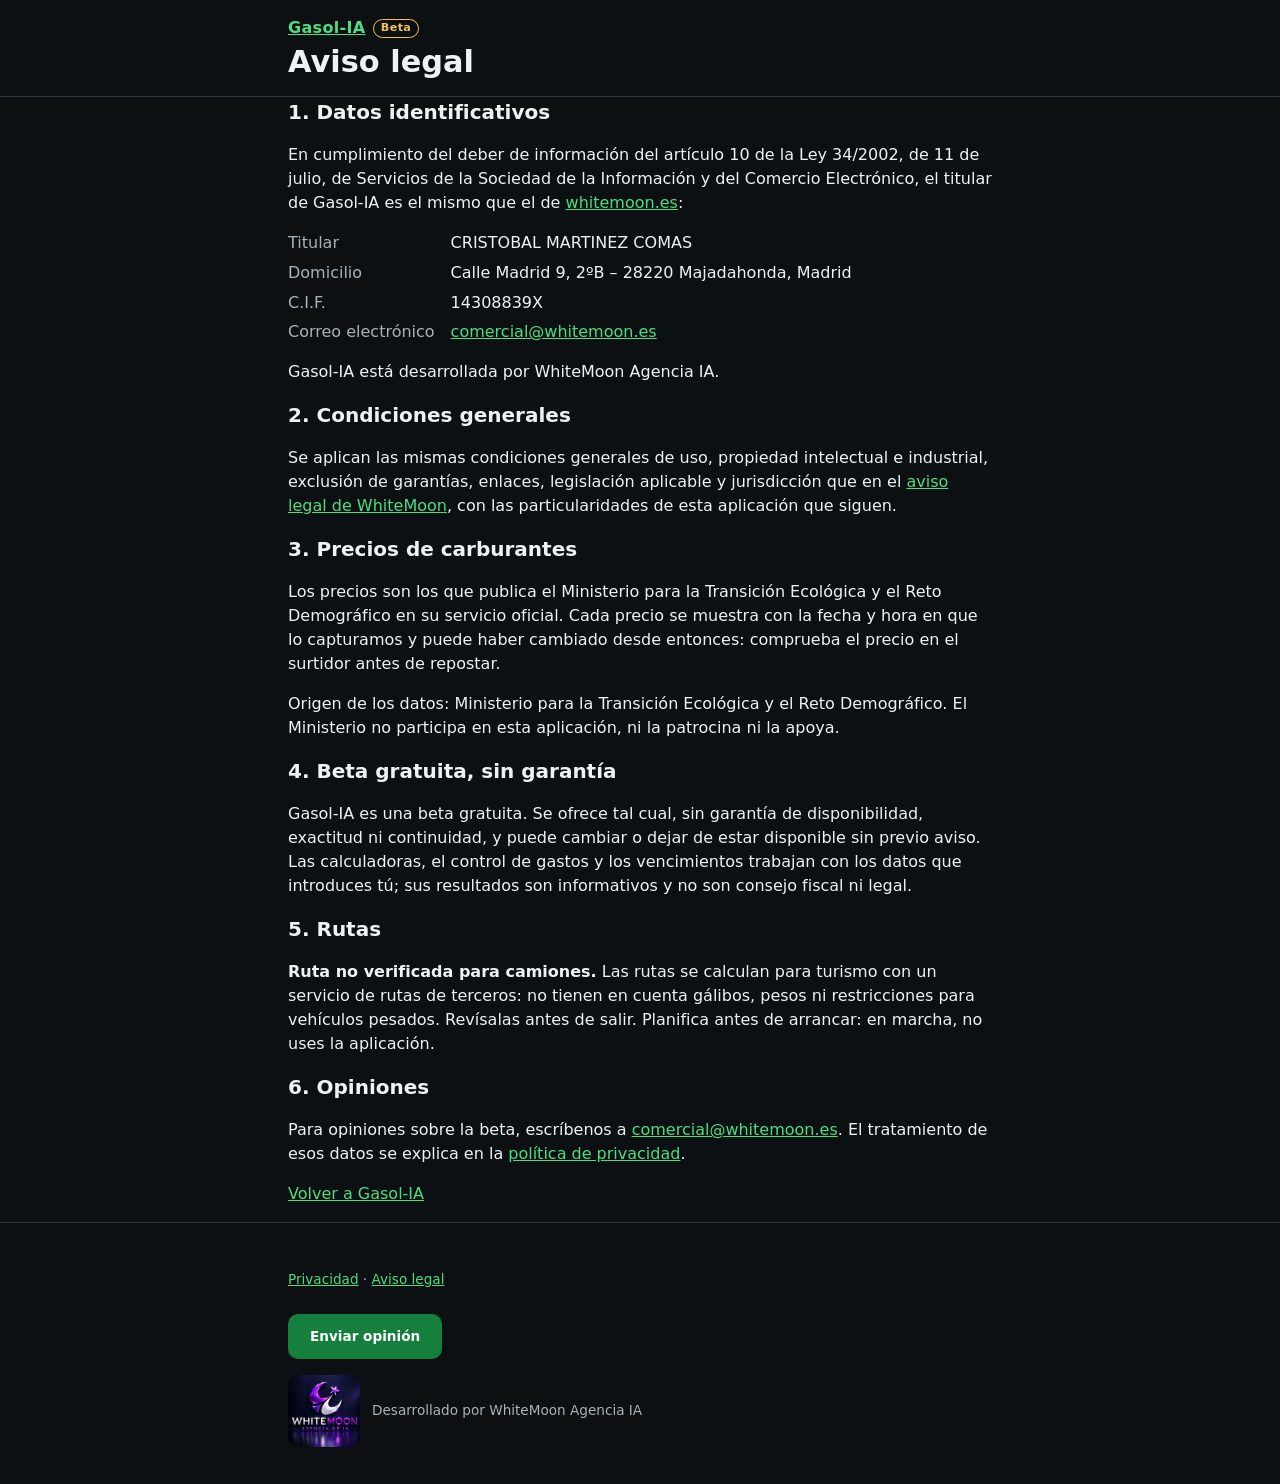
==== commit d807403c: "feat(visitas): contador de aperturas por día, página y modo Se cuentan aperturas, no personas: gasol" ====
--- a/aviso-legal.html
+++ b/aviso-legal.html
@@ -2,13 +2,13 @@
 <html lang="es">
 <head>
   <meta charset="utf-8">
-  <meta name="viewport" content="width=device-width, initial-scale=1">
+  <meta name="viewport" content="width=device-width, initial-scale=1, viewport-fit=cover">
   <title>Aviso legal · Gasol-IA</title>
   <meta name="description" content="Titular de Gasol-IA, condiciones de uso de la beta y origen de los datos de precios.">
   <meta name="robots" content="noindex, nofollow">
   <meta name="referrer" content="strict-origin-when-cross-origin">
   <meta name="theme-color" content="#0d1013">
-  <meta http-equiv="Content-Security-Policy" content="default-src 'self'; script-src 'self'; style-src 'self'; img-src 'self' data:; connect-src 'self'; manifest-src 'self'; worker-src 'self'; base-uri 'self'; form-action 'self'">
+  <meta http-equiv="Content-Security-Policy" content="default-src 'self'; script-src 'self'; style-src 'self'; img-src 'self' data:; connect-src 'self' https://mlaqtniujnvfxcvcourm.supabase.co; manifest-src 'self'; worker-src 'self'; base-uri 'self'; form-action 'self'">
   <link rel="icon" href="assets/icons/favicon-48.png" type="image/png" sizes="48x48">
   <link rel="stylesheet" href="assets/app.css">
   <script type="module" src="assets/nav.js"></script>
--- a/assets/app.css
+++ b/assets/app.css
@@ -514,3 +514,24 @@
 }
 @keyframes hoja-sube { from { transform: translateY(24px); opacity: .6; } to { transform: none; opacity: 1; } }
 @keyframes fondo-entra { from { opacity: 0; } to { opacity: 1; } }
+
+/* Etiqueta «Beta» junto al nombre: un solo componente en CSS (sin JS ni saltos de diseño). Los
+   lectores de pantalla la leen con el nombre («Gasol-IA Beta»). */
+.marca::after {
+  content: "Beta"; display: inline-block; margin-left: .45rem; padding: 0 .45rem; vertical-align: middle;
+  border: 1px solid currentColor; border-radius: 999px; color: var(--warn);
+  font-size: .7rem; font-weight: 700; line-height: 1.5; letter-spacing: .03em; text-decoration: none;
+}
+.nota-beta { margin: 0 0 .75rem; }
+
+/* Guía de instalación */
+.pasos { display: grid; gap: .75rem; margin: .75rem 0 0; padding: 0; list-style: none; counter-reset: paso; }
+.pasos li { display: grid; grid-template-columns: auto minmax(0, 1fr); align-items: start; gap: .75rem; counter-increment: paso; }
+.paso-icono { display: grid; place-items: center; width: 2.5rem; height: 2.5rem; border-radius: var(--radius); background: var(--accion-suave); color: var(--accent); }
+.paso-icono .icono { width: 1.35rem; height: 1.35rem; }
+.pasos li > span:last-child { padding-top: .45rem; }
+.pasos li > span:last-child::before { content: counter(paso) ". "; font-weight: 800; color: var(--accent); }
+.titulo-aviso { display: flex; align-items: center; gap: .5rem; margin: 0 0 .5rem; font-size: 1.1rem; }
+.titulo-aviso .icono { color: var(--warn); }
+.tarjeta-info.instalada { margin: 1.25rem 0; border-color: var(--accent); }
+.tarjeta-info.instalada .icono { color: var(--accent); }
